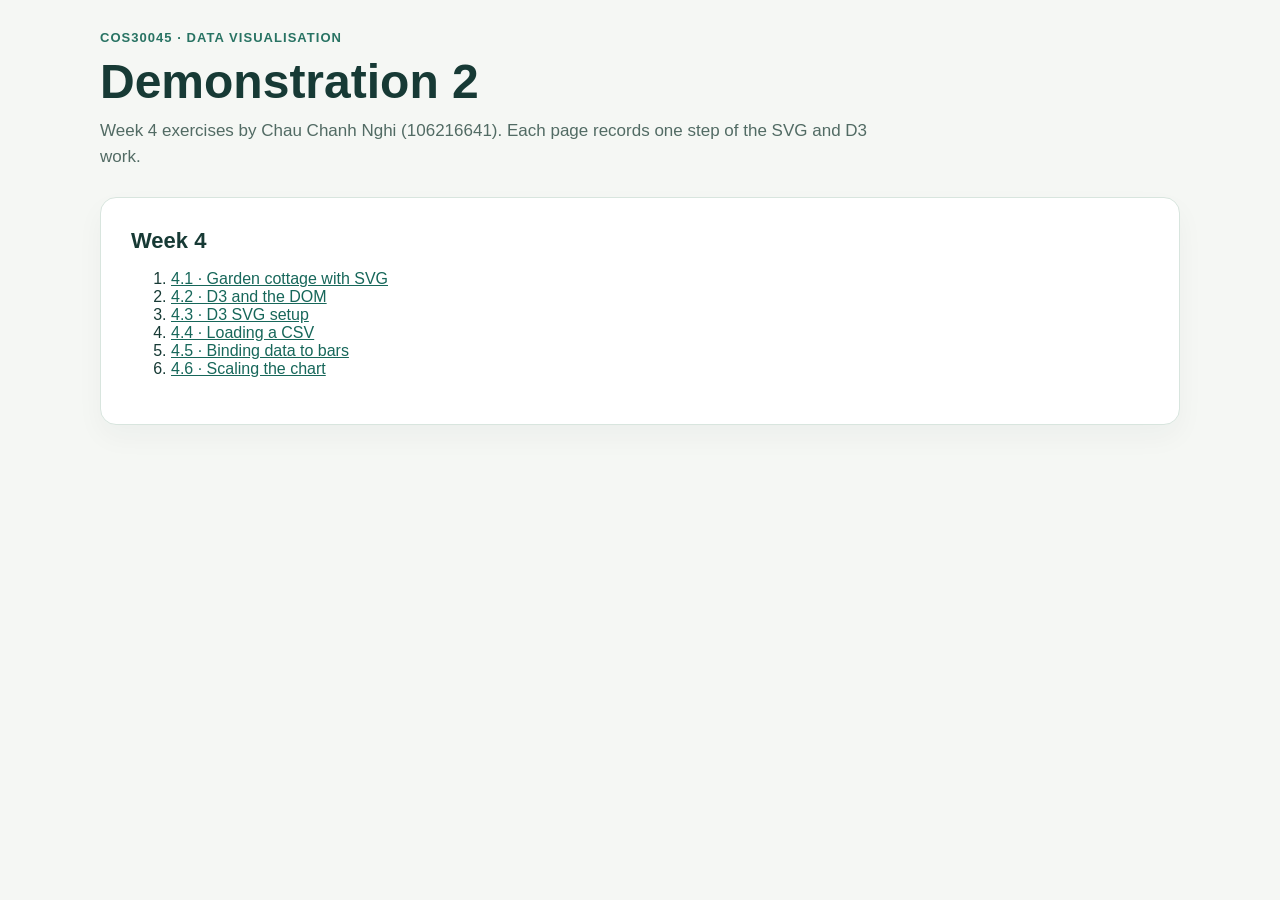
==== index.html @ 91497628 "Complete Week 4 exercises 4.1 to 4.6" ====
<!doctype html>
<html lang="en">
<head>
  <meta charset="utf-8">
  <meta name="viewport" content="width=device-width, initial-scale=1">
  <title>COS30045 · Demonstration 2</title>
  <link rel="stylesheet" href="assets/site.css">
</head>
<body>
  <main class="shell">
    <p class="eyebrow">COS30045 · Data Visualisation</p>
    <h1>Demonstration 2</h1>
    <p class="lead">Week 4 exercises by Chau Chanh Nghi (106216641). Each page records one step of the SVG and D3 work.</p>
    <section class="card">
      <h2>Week 4</h2>
      <ol>
        <li><a href="exercise-4-1/index.html">4.1 · Garden cottage with SVG</a></li>
        <li><a href="exercise-4-2/index.html">4.2 · D3 and the DOM</a></li>
        <li><a href="exercise-4-3/index.html">4.3 · D3 SVG setup</a></li>
        <li><a href="exercise-4-4/index.html">4.4 · Loading a CSV</a></li>
        <li><a href="exercise-4-5/index.html">4.5 · Binding data to bars</a></li>
        <li><a href="exercise-4-6/index.html">4.6 · Scaling the chart</a></li>
      </ol>
    </section>
  </main>
</body>
</html>
---- assets/site.css ----
:root {
  color-scheme: light;
  font-family: Arial, sans-serif;
  color: #173a35;
  background: #f5f7f4;
}
* { box-sizing: border-box; }
body { margin: 0; }
a { color: #17675a; }
.shell { width: min(100% - 36px, 1080px); margin: 0 auto; padding: 28px 0 60px; }
.back { display: inline-block; margin-bottom: 20px; font-size: 14px; }
.eyebrow { margin: 0 0 8px; color: #287363; font-size: 13px; font-weight: 700; letter-spacing: .08em; text-transform: uppercase; }
h1 { margin: 0 0 10px; font-size: clamp(30px, 5vw, 48px); line-height: 1.08; }
h2 { margin: 0 0 12px; font-size: 22px; }
p { line-height: 1.55; }
.lead { max-width: 780px; margin: 0 0 26px; color: #526b64; font-size: 17px; }
.card { margin-top: 22px; padding: clamp(18px, 3vw, 30px); border: 1px solid #d8e5de; border-radius: 16px; background: white; box-shadow: 0 12px 28px #173a350a; }
.muted { color: #5e746d; }
.stage { overflow-x: auto; }
.responsive-svg-container { width: 100%; max-width: 1200px; margin-right: auto; margin-left: auto; }
.chart { display: block; width: 100%; height: auto; }
.practice-svg { max-width: 480px; margin: 16px 0; border: 1px solid #aac6b8; }
.demo-note { max-width: 720px; margin: 18px 0 0; padding: 12px 16px; border-left: 4px solid #65a98d; background: #edf5f0; color: #38594f; }
.demo-note ul { margin: 8px 0 0; padding-left: 20px; }
.demo-note li + li { margin-top: 4px; }
.exercise-nav { display: flex; flex-wrap: wrap; justify-content: space-between; gap: 12px; margin-top: 28px; }
.exercise-nav a { display: inline-block; padding: 10px 14px; border: 1px solid #bfd7cb; border-radius: 8px; background: white; text-decoration: none; }
.exercise-nav a:hover, .exercise-nav a:focus-visible { background: #e5efe9; text-decoration: underline; }
.exercise-nav a + a { margin-left: auto; }
.status { min-height: 24px; color: #8a3b30; }
.progress { display: flex; flex-wrap: wrap; gap: 8px; margin: 0 0 24px; padding: 0; list-style: none; }
.progress a, .progress strong { display: block; padding: 8px 12px; border-radius: 999px; background: #e5efe9; color: #246354; text-decoration: none; font-size: 14px; }
.progress strong { background: #246354; color: white; }
.next { margin-top: 28px; }
.data-table { width: 100%; border-collapse: collapse; }
.data-table th, .data-table td { padding: 8px 12px; border-bottom: 1px solid #e4eae6; text-align: left; }
.data-table th:last-child, .data-table td:last-child { text-align: right; }
.data-table th { color: #47675e; }
@media (max-width: 650px) { .shell { width: min(100% - 24px, 1080px); } .card { padding: 16px; } }
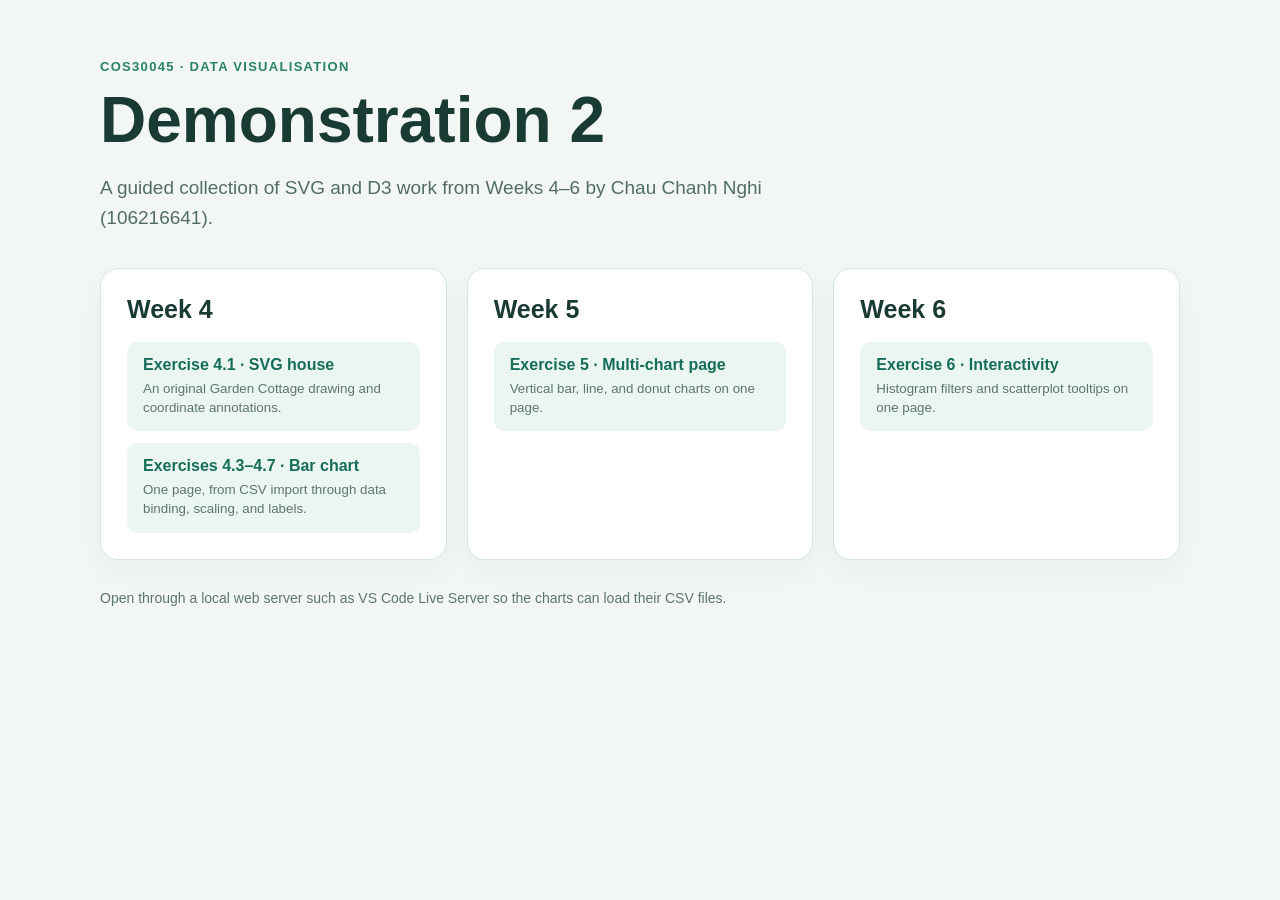
==== commit e06a03df: "Add Demonstration 2 website hub Add the Week 4–6 navigation page and review notes" ====
--- a/index.html
+++ b/index.html
@@ -3,25 +3,10 @@
 <head>
   <meta charset="utf-8">
   <meta name="viewport" content="width=device-width, initial-scale=1">
+  <meta http-equiv="refresh" content="0; url=website-hub/index.html">
   <title>COS30045 · Demonstration 2</title>
-  <link rel="stylesheet" href="assets/site.css">
 </head>
 <body>
-  <main class="shell">
-    <p class="eyebrow">COS30045 · Data Visualisation</p>
-    <h1>Demonstration 2</h1>
-    <p class="lead">Week 4 exercises by Chau Chanh Nghi (106216641). Each page records one step of the SVG and D3 work.</p>
-    <section class="card">
-      <h2>Week 4</h2>
-      <ol>
-        <li><a href="exercise-4-1/index.html">4.1 · Garden cottage with SVG</a></li>
-        <li><a href="exercise-4-2/index.html">4.2 · D3 and the DOM</a></li>
-        <li><a href="exercise-4-3/index.html">4.3 · D3 SVG setup</a></li>
-        <li><a href="exercise-4-4/index.html">4.4 · Loading a CSV</a></li>
-        <li><a href="exercise-4-5/index.html">4.5 · Binding data to bars</a></li>
-        <li><a href="exercise-4-6/index.html">4.6 · Scaling the chart</a></li>
-      </ol>
-    </section>
-  </main>
+  <p><a href="website-hub/index.html">Open the Demonstration 2 website hub</a></p>
 </body>
 </html>
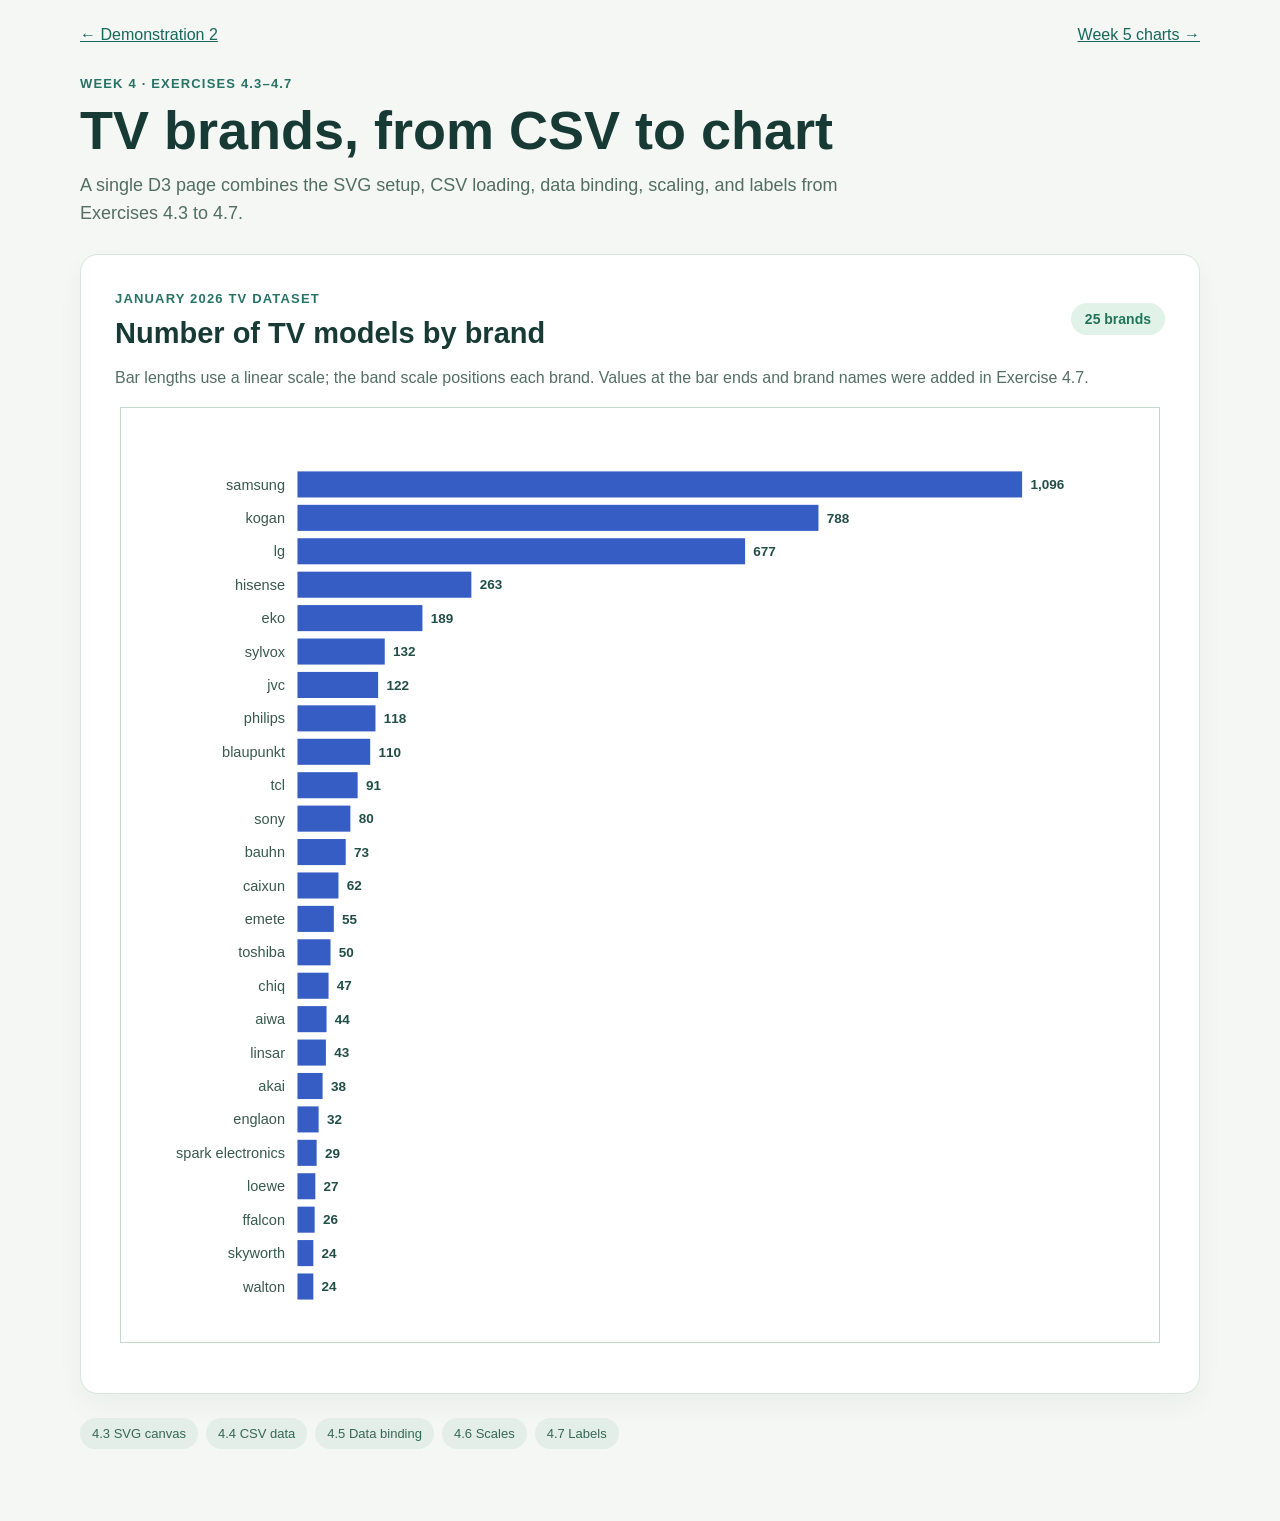
==== commit 4c920661: "Move Exercises 4.3–4.7 to repository root" ====
--- a/index.html
+++ b/index.html
@@ -3,10 +3,41 @@
 <head>
   <meta charset="utf-8">
   <meta name="viewport" content="width=device-width, initial-scale=1">
-  <meta http-equiv="refresh" content="0; url=website-hub/index.html">
-  <title>COS30045 · Demonstration 2</title>
+  <title>Exercises 4.3–4.7 · TV brand bar chart</title>
+  <link rel="stylesheet" href="css/site.css">
+  <script src="assets/d3.v7.min.js"></script>
+  <script src="js/main.js" defer></script>
 </head>
 <body>
-  <p><a href="website-hub/index.html">Open the Demonstration 2 website hub</a></p>
+  <main class="shell">
+    <nav class="top-nav" aria-label="Site navigation">
+      <a href="hub.html">← Demonstration 2</a>
+      <a href="../COS30045_Demo2_Exercise5_106216641/index.html">Week 5 charts →</a>
+    </nav>
+    <header>
+      <p class="eyebrow">Week 4 · Exercises 4.3–4.7</p>
+      <h1>TV brands, from CSV to chart</h1>
+      <p class="lead">A single D3 page combines the SVG setup, CSV loading, data binding, scaling, and labels from Exercises 4.3 to 4.7.</p>
+    </header>
+    <section class="card" aria-labelledby="chart-title">
+      <div class="card-heading">
+        <div>
+          <p class="eyebrow">January 2026 TV dataset</p>
+          <h2 id="chart-title">Number of TV models by brand</h2>
+        </div>
+        <span class="badge">25 brands</span>
+      </div>
+      <p>Bar lengths use a linear scale; the band scale positions each brand. Values at the bar ends and brand names were added in Exercise 4.7.</p>
+      <div class="responsive-svg-container"></div>
+      <p id="status" class="status" role="status"></p>
+    </section>
+    <section class="steps" aria-label="Exercise stages">
+      <span>4.3 SVG canvas</span>
+      <span>4.4 CSV data</span>
+      <span>4.5 Data binding</span>
+      <span>4.6 Scales</span>
+      <span>4.7 Labels</span>
+    </section>
+  </main>
 </body>
 </html>
--- a/css/site.css
+++ b/css/site.css
@@ -0,0 +1,23 @@
+:root { font-family: Arial, sans-serif; color: #173a35; background: #f4f7f4; }
+* { box-sizing: border-box; }
+body { margin: 0; }
+a { color: #17675a; }
+.shell { width: min(100% - 32px, 1120px); margin: 0 auto; padding: 26px 0 72px; }
+.top-nav { display: flex; justify-content: space-between; gap: 16px; flex-wrap: wrap; margin-bottom: 30px; }
+.eyebrow { margin: 0 0 8px; color: #277364; font-size: 13px; font-weight: 700; letter-spacing: .09em; text-transform: uppercase; }
+h1 { margin: 0 0 12px; font-size: clamp(34px, 5vw, 54px); line-height: 1.07; }
+h2 { margin: 0; font-size: clamp(22px, 3vw, 29px); }
+p { line-height: 1.55; }
+.lead { max-width: 820px; margin: 0 0 26px; color: #526d64; font-size: 18px; }
+.card { padding: clamp(18px, 3vw, 34px); border: 1px solid #d8e5de; border-radius: 18px; background: white; box-shadow: 0 12px 28px #173a350a; }
+.card > p { color: #536e65; }
+.card-heading { display: flex; align-items: center; justify-content: space-between; gap: 16px; flex-wrap: wrap; }
+.badge { padding: 8px 14px; border-radius: 999px; background: #e1f2e8; color: #21745c; font-size: 14px; font-weight: 700; }
+.responsive-svg-container { width: 100%; max-width: 1040px; margin: 12px auto 0; }
+.responsive-svg-container svg { display: block; width: 100%; height: auto; }
+.bar-label { fill: #38594d; font-size: 14px; }
+.bar-value { fill: #214f46; font-size: 13px; font-weight: 700; }
+.steps { display: flex; gap: 8px; flex-wrap: wrap; margin-top: 24px; }
+.steps span { padding: 8px 12px; border-radius: 999px; background: #e3eee8; color: #376658; font-size: 13px; }
+.status { color: #a43d31 !important; }
+@media (max-width: 650px) { .shell { width: min(100% - 18px, 1120px); } .card { padding: 14px; } }
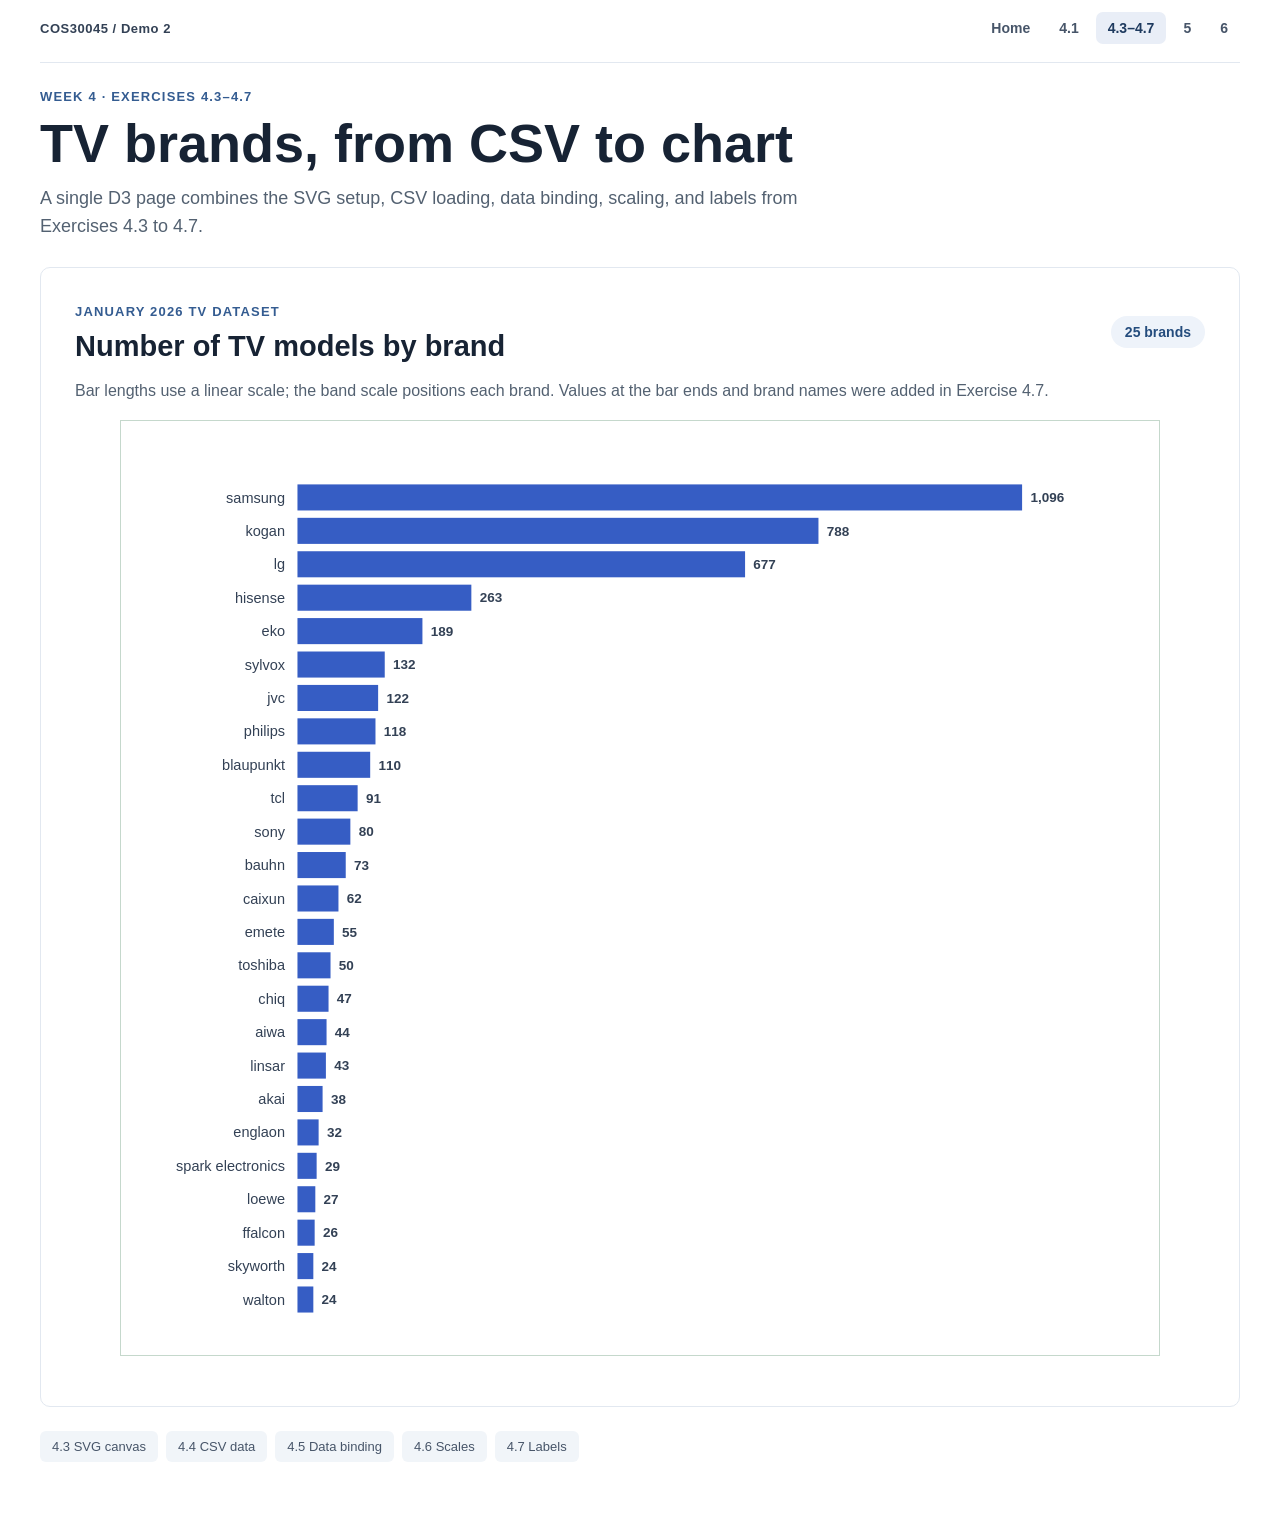
==== commit c1983479: "Update website hub and navigation" ====
--- a/index.html
+++ b/index.html
@@ -10,9 +10,15 @@
 </head>
 <body>
   <main class="shell">
-    <nav class="top-nav" aria-label="Site navigation">
-      <a href="hub.html">← Demonstration 2</a>
-      <a href="../COS30045_Demo2_Exercise5_106216641/index.html">Week 5 charts →</a>
+    <nav class="site-nav" aria-label="Main navigation">
+      <span class="site-brand">COS30045 / Demo 2</span>
+      <div class="site-nav-links">
+      <a href="hub.html">Home</a>
+      <a href="../COS30045_Demo2_Exercise4.1_106216641/index.html">4.1</a>
+      <a href="index.html" aria-current="page">4.3–4.7</a>
+      <a href="../COS30045_Demo2_Exercise5_106216641/index.html">5</a>
+      <a href="../COS30045_Demo2_Exercise6_106216641/index.html">6</a>
+      </div>
     </nav>
     <header>
       <p class="eyebrow">Week 4 · Exercises 4.3–4.7</p>
--- a/css/site.css
+++ b/css/site.css
@@ -3,7 +3,6 @@
 body { margin: 0; }
 a { color: #17675a; }
 .shell { width: min(100% - 32px, 1120px); margin: 0 auto; padding: 26px 0 72px; }
-.top-nav { display: flex; justify-content: space-between; gap: 16px; flex-wrap: wrap; margin-bottom: 30px; }
 .eyebrow { margin: 0 0 8px; color: #277364; font-size: 13px; font-weight: 700; letter-spacing: .09em; text-transform: uppercase; }
 h1 { margin: 0 0 12px; font-size: clamp(34px, 5vw, 54px); line-height: 1.07; }
 h2 { margin: 0; font-size: clamp(22px, 3vw, 29px); }
@@ -21,3 +20,21 @@
 .steps span { padding: 8px 12px; border-radius: 999px; background: #e3eee8; color: #376658; font-size: 13px; }
 .status { color: #a43d31 !important; }
 @media (max-width: 650px) { .shell { width: min(100% - 18px, 1120px); } .card { padding: 14px; } }
+
+.site-nav { position: sticky; top: 0; z-index: 10; display: flex; align-items: center; justify-content: space-between; gap: 16px; flex-wrap: wrap; padding: 12px 0 18px; margin: 0 0 24px; border-bottom: 1px solid #e2e8f0; background: #fff; }
+.site-brand { font-size: 13px; font-weight: 750; color: #334155; letter-spacing: .04em; white-space: nowrap; }
+.site-nav-links { display: flex; align-items: center; gap: 5px; flex-wrap: wrap; }
+.site-nav-links a { display: inline-block; padding: 8px 12px; border-radius: 7px; color: #475569; font-size: 14px; font-weight: 600; text-decoration: none; }
+.site-nav-links a:hover, .site-nav-links a:focus-visible { background: #f1f5f9; color: #1e3a5f; }
+.site-nav-links a[aria-current="page"] { background: #e9eef7; color: #1e3a5f; }
+@media (max-width: 600px) { .site-nav { align-items: flex-start; } .site-brand { width: 100%; } .site-nav-links { gap: 2px; } .site-nav-links a { padding: 7px 9px; } }
+
+:root { color: #172334; background: #ffffff; }
+a { color: #244c7d; }
+.shell { width: min(100% - 36px, 1200px); padding-top: 0; }
+.eyebrow { color: #345c91; }
+.lead, .card > p { color: #536171; }
+.card { border: 1px solid #e2e8f0; border-radius: 10px; box-shadow: none; }
+.badge { background: #eef3fa; color: #244c7d; }
+.bar-label, .bar-value { fill: #334155; }
+.steps span { background: #f1f5f9; color: #475569; border-radius: 6px; }
